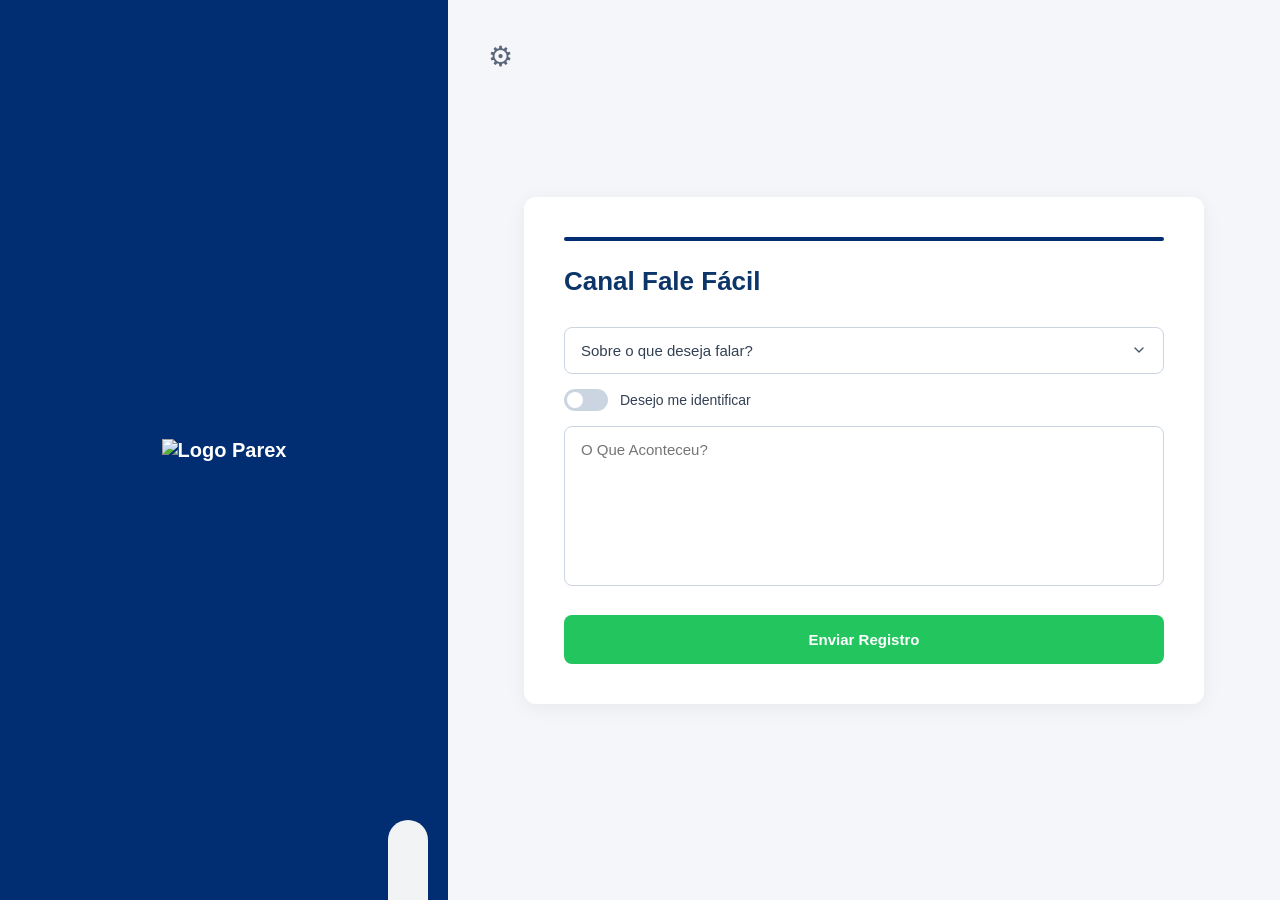
==== Frontend/index.html @ 620e3831 "implementação das pastas" ====
<!DOCTYPE html>
<html lang="pt-BR">
<head>
    <meta charset="UTF-8">
    <meta name="viewport" content="width=device-width, initial-scale=1.0">
    <title>Canal Fale Fácil - Parex Protótipo 2</title>
    <link rel="stylesheet" href="style_davi1.css">
</head>
<body>

    <div class="lateral-azul">
        <img src="parex-logo.png" alt="Logo Parex" class="logo-parex">
        <div class="detalhe-recorte"></div>
    </div>

   <div class="area-direita">
    
    <span class="engrenagem-config" id="btnEngrenagem">⚙</span>

    <div class="dropdown-menu" id="dropdownMenu">
        <a href="login.html" class="dropdown-item">🔒 Acesso Administrativo</a>
        <button id="btnDarkMode" class="dropdown-item">🌙 Modo Escuro</button>
    </div>

    <div class="container-card">
            
            <div class="linha-topo"></div>
            <h2>Canal Fale Fácil</h2>
            
            <form id="formDemandas">
                
                <div style="display: none;" aria-hidden="true">
                    <label for="campoArmadilha">Se você é humano, deixe este campo em branco</label>
                    <input type="text" id="campoArmadilha" name="campoArmadilha" tabindex="-1">
                </div>

                <div class="wrapper-input">
                    <select id="categoriaDemanda" class="input-padrao select-custom" required>
                        <option value="" disabled selected>Sobre o que deseja falar?</option>
                        <option value="areas">Áreas</option>
                        <option value="refeicoes">Refeições</option>
                        <option value="republicas">Repúblicas</option>
                        <option value="seguranca">Questões de segurança</option>
                    </select>
                </div>

                <div class="container-toggle">
                    <label class="switch">
                        <input type="checkbox" id="toggleIdentificar">
                        <span class="slider"></span>
                    </label>
                    <span class="label-toggle">Desejo me identificar</span>
                </div>

                <div class="wrapper-input">
                    <textarea id="textoDemanda" class="input-padrao txt-grande" placeholder="O Que Aconteceu?" required></textarea>
                </div>

                <div id="areaIdentificacao" class="wrapper-input" style="display: none;">
                    <label class="texto-pequeno">Seu Nome / Matrícula</label>
                    <input type="text" id="nomeUsuario" class="input-padrao" placeholder="Digite seu nome">
                </div>

                <button type="submit" class="btn-enviar">Enviar Registro</button>
            </form>
        </div>

    </div>

    <script src="scriptDavi.js"></script>
</body>
</html>
---- Frontend/style_davi1.css ----
/* PALETAS DE CORES (CLARO E ESCURO) */
:root {
    --fundo-body: #f1f3f5;
    --fundo-direita: #f4f6f9;
    --fundo-card: #ffffff;
    --texto-h2: #0c356a;
    --texto-comum: #334155;
    --borda-caixas: #cbd5e1;
}

[data-theme="dark"] {
    --fundo-body: #020617;     
    --fundo-direita: #0f172a;  
    --fundo-card: #1e293b;     
    --texto-h2: #38bdf8;       
    --texto-comum: #f1f5f9;    
    --borda-caixas: #475569;   
}

body {
    margin: 0;
    padding: 0;
    font-family: Arial, sans-serif;
    display: flex;
    height: 100vh;
    background-color: var(--fundo-body); 
    transition: background-color 0.3s ease;
}

.lateral-azul {
    width: 35%;
    background-color: #012e72; 
    position: relative;
    display: flex;
    justify-content: center;
    align-items: center;
}

.logo-parex {
    max-width: 65%;
    height: auto;
}

.logo-parex[alt] {
    color: white;
    font-weight: bold;
    font-size: 20px;
}

.detalhe-recorte {
    position: absolute;
    bottom: 0;
    right: 20px;
    width: 40px;
    height: 80px;
    background-color: var(--fundo-body);
    border-radius: 20px 20px 0 0;
    transition: background-color 0.3s ease;
}

/* ÁREA DIREITA */
.area-direita {
    width: 65%;
    background-color: var(--fundo-direita);
    height: 100vh;
    display: flex;
    justify-content: center; 
    align-items: center;     
    position: relative;      
    padding: 20px;
    box-sizing: border-box;
    transition: background-color 0.3s ease;
}

.engrenagem-config {
    position: absolute;
    top: 40px;
    left: 40px;
    font-size: 28px;
    color: #5c677d;
    z-index: 10;
    cursor: pointer;
    transition: transform 0.3s ease;
}

.engrenagem-config:hover {
    transform: rotate(45deg); 
}

.container-card {
    background-color: var(--fundo-card);
    border-radius: 12px;
    padding: 40px;
    width: 90%;
    max-width: 680px;
    box-shadow: 0 4px 20px rgba(0, 0, 0, 0.06);
    box-sizing: border-box;
    transition: background-color 0.3s ease;
}

.linha-topo {
    height: 4px;
    background-color: #012e72;
    width: 100%;
    margin-bottom: 25px;
    border-radius: 2px;
}

h2 {
    color: var(--texto-h2);
    margin-top: 0;
    margin-bottom: 30px;
    font-size: 26px;
    transition: color 0.3s ease;
}

.wrapper-input {
    width: 100%;
    margin-bottom: 15px;
}

.input-padrao {
    width: 100%;
    padding: 14px 16px;
    border: 1.5px solid var(--borda-caixas); 
    border-radius: 8px; 
    box-sizing: border-box;
    font-family: inherit;
    font-size: 15px;
    color: var(--texto-comum);
    background-color: var(--fundo-card);
    transition: background-color 0.3s ease, color 0.3s ease, border-color 0.3s ease;
}

.select-custom {
    appearance: none;
    -webkit-appearance: none;
    background-image: url("data:image/svg+xml;charset=UTF-8,<svg xmlns='http://www.w3.org/2000/svg' viewBox='0 0 24 24' fill='none' stroke='%23475569' stroke-width='2' stroke-linecap='round' stroke-linejoin='round'><polyline points='6 9 12 15 18 9'></polyline></svg>");
    background-repeat: no-repeat;
    background-position: right 16px center;
    background-size: 16px;
    cursor: pointer;
}

.txt-grande { height: 160px; resize: none; }
.txt-curto { height: 48px; resize: none; }

.texto-pequeno {
    display: block;
    font-size: 13px;
    color: var(--texto-comum);
    margin-bottom: 8px;
    font-weight: bold;
    transition: color 0.3s ease;
}

.container-toggle {
    display: flex;
    align-items: center;
    margin-bottom: 15px;
}

.label-toggle {
    margin-left: 12px;
    font-size: 14px;
    color: var(--texto-comum);
    transition: color 0.3s ease;
}

.switch {
    position: relative;
    display: inline-block;
    width: 44px;
    height: 22px;
}

.switch input { opacity: 0; width: 0; height: 0; }

.slider {
    position: absolute;
    cursor: pointer;
    top: 0; left: 0; right: 0; bottom: 0;
    background-color: #cbd5e1;
    transition: .3s;
    border-radius: 22px;
}

.slider:before {
    position: absolute;
    content: "";
    height: 16px;
    width: 16px;
    left: 3px;
    bottom: 3px;
    background-color: white;
    transition: .3s;
    border-radius: 50%;
}

input:checked + .slider { background-color: #22c55e; } 
input:checked + .slider:before { transform: translateX(24px); }

.btn-enviar {
    width: 100%;
    background-color: #22c55e;
    color: white;
    padding: 16px;
    border: none;
    border-radius: 8px;
    font-size: 15px;
    font-weight: bold;
    cursor: pointer;
    margin-top: 10px;
}

.btn-enviar:hover { background-color: #16a34a; }

/* CONTAINER DO MENU DROPDOWN */
.dropdown-menu {
    position: absolute;
    top: 80px;
    left: 40px;
    background-color: var(--fundo-card);
    border-radius: 8px;
    box-shadow: 0 4px 12px rgba(0, 0, 0, 0.1);
    padding: 8px 0;
    width: 200px;
    z-index: 100;
    display: none; 
    transition: background-color 0.3s ease;
}

.dropdown-menu.show {
    display: block;
}

.dropdown-item {
    display: block;
    width: 100%;
    padding: 10px 16px;
    color: var(--texto-comum);
    text-decoration: none;
    font-size: 14px;
    text-align: left;
    background: none;
    border: none;
    font-family: inherit;
    cursor: pointer;
    box-sizing: border-box;
    transition: background-color 0.2s, color 0.3s ease;
}

.dropdown-item:hover {
    background-color: var(--borda-caixas);
    color: var(--texto-h2);
}
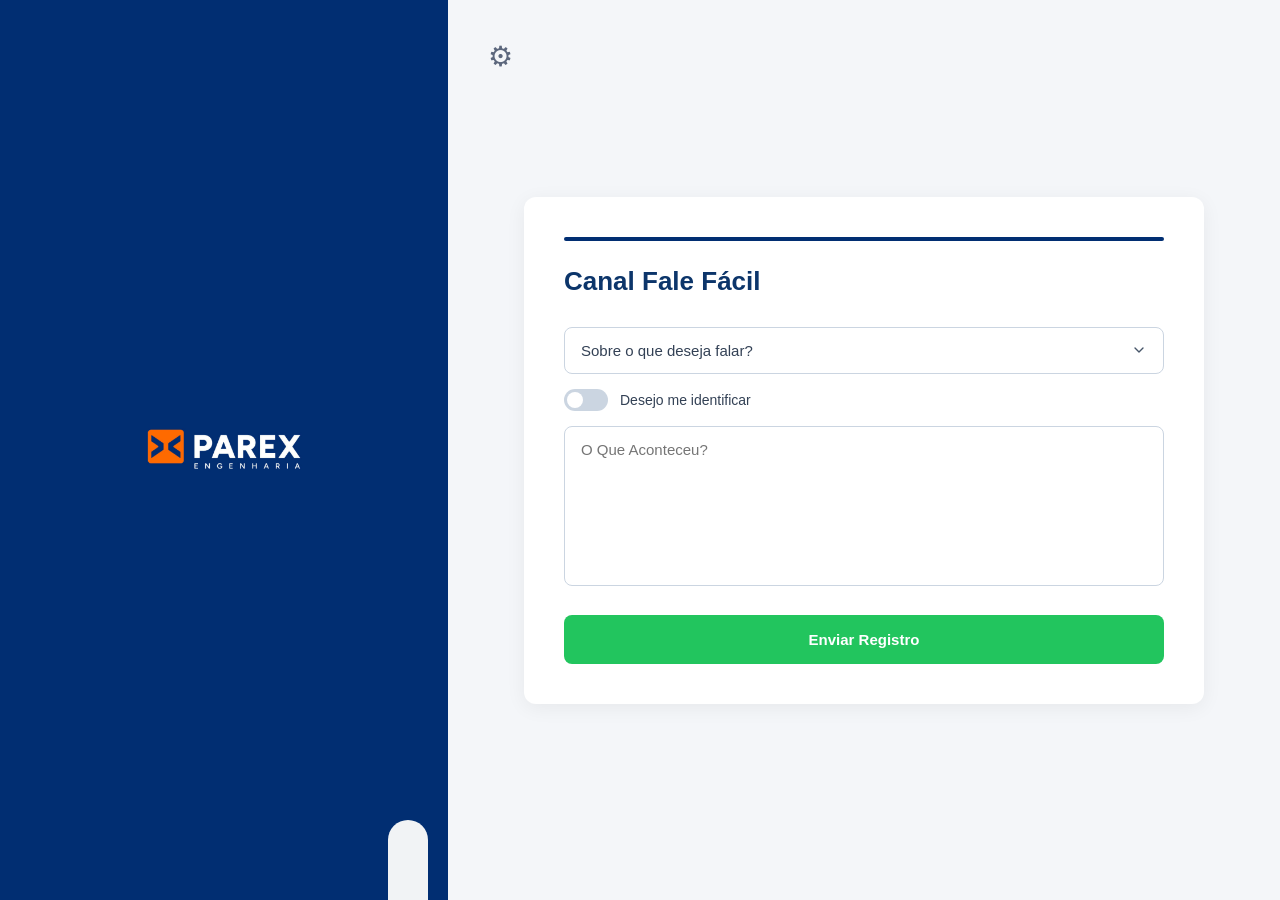
==== commit 037d2b3c: "adição da acessibilidade para deficientes visuais nessa atualização do HTML foi adicionado a acessib" ====
--- a/Frontend/index.html
+++ b/Frontend/index.html
@@ -7,10 +7,13 @@
     <link rel="stylesheet" href="style_davi1.css">
 </head>
 <body>
-
+    
     <div class="lateral-azul">
         <img src="parex-logo.png" alt="Logo Parex" class="logo-parex">
         <div class="detalhe-recorte"></div>
+        
+     
+        
     </div>
 
    <div class="area-direita">
@@ -19,7 +22,8 @@
 
     <div class="dropdown-menu" id="dropdownMenu">
         <a href="login.html" class="dropdown-item">🔒 Acesso Administrativo</a>
-        <button id="btnDarkMode" class="dropdown-item">🌙 Modo Escuro</button>
+        <button id="btnDarkMode" aria-label="botão de modo escuro e acesso ao login administrativo" class="dropdown-item">🌙 Modo Escuro
+     </button>
     </div>
 
     <div class="container-card">
@@ -35,7 +39,7 @@
                 </div>
 
                 <div class="wrapper-input">
-                    <select id="categoriaDemanda" class="input-padrao select-custom" required>
+                    <select id="categoriaDemanda"  aria-label="bloco de texto, para informar a categoria à qual deseja informar" class="input-padrao select-custom" required>
                         <option value="" disabled selected>Sobre o que deseja falar?</option>
                         <option value="areas">Áreas</option>
                         <option value="refeicoes">Refeições</option>
@@ -46,17 +50,17 @@
 
                 <div class="container-toggle">
                     <label class="switch">
-                        <input type="checkbox" id="toggleIdentificar">
+                        <input type="checkbox" id="toggleIdentificar" aria-label="campo para identificação" >
                         <span class="slider"></span>
                     </label>
                     <span class="label-toggle">Desejo me identificar</span>
                 </div>
 
                 <div class="wrapper-input">
-                    <textarea id="textoDemanda" class="input-padrao txt-grande" placeholder="O Que Aconteceu?" required></textarea>
+                    <textarea id="textoDemanda" aria-label="campo para relatar sobre o que aconteceu"  class="input-padrao txt-grande" placeholder="O Que Aconteceu?" required></textarea>
                 </div>
 
-                <div id="areaIdentificacao" class="wrapper-input" style="display: none;">
+                <div id="areaIdentificacao" aria-label="campo para informar o nome"  class="wrapper-input" style="display: none;">
                     <label class="texto-pequeno">Seu Nome / Matrícula</label>
                     <input type="text" id="nomeUsuario" class="input-padrao" placeholder="Digite seu nome">
                 </div>
